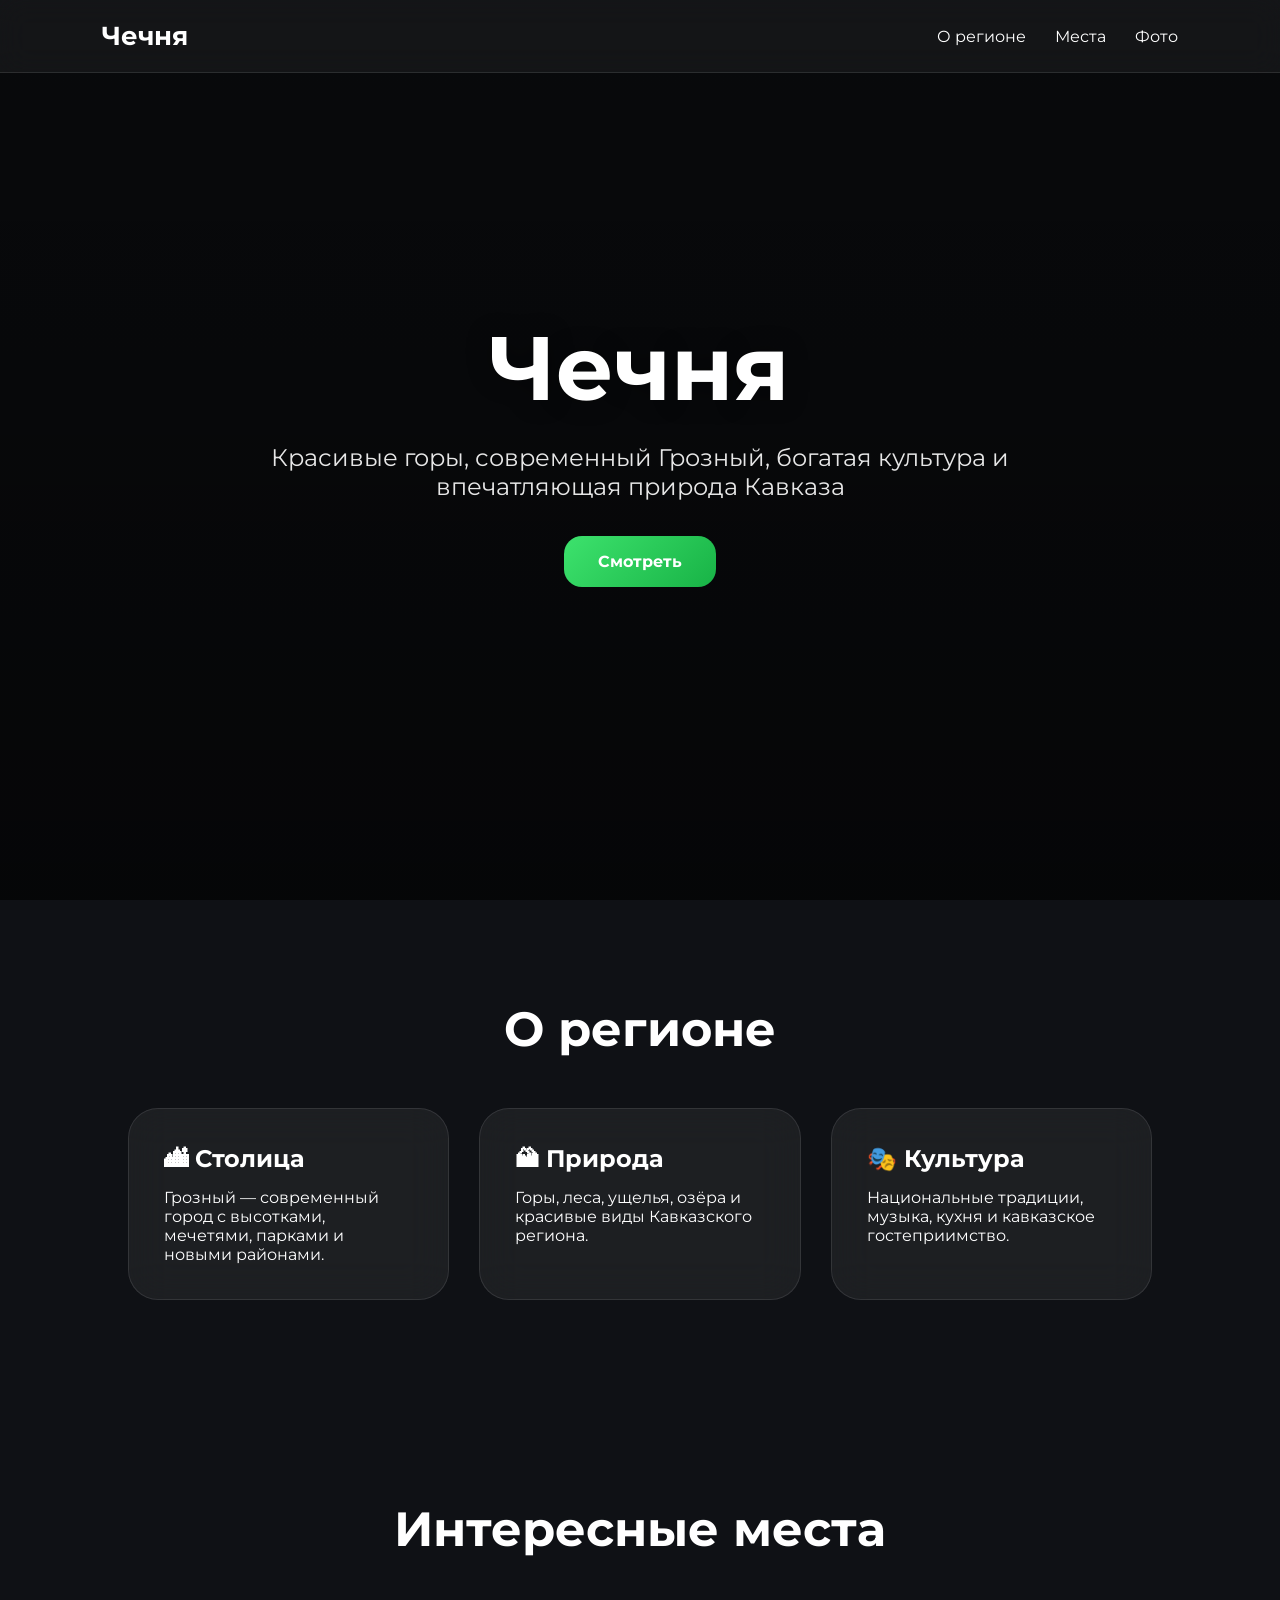
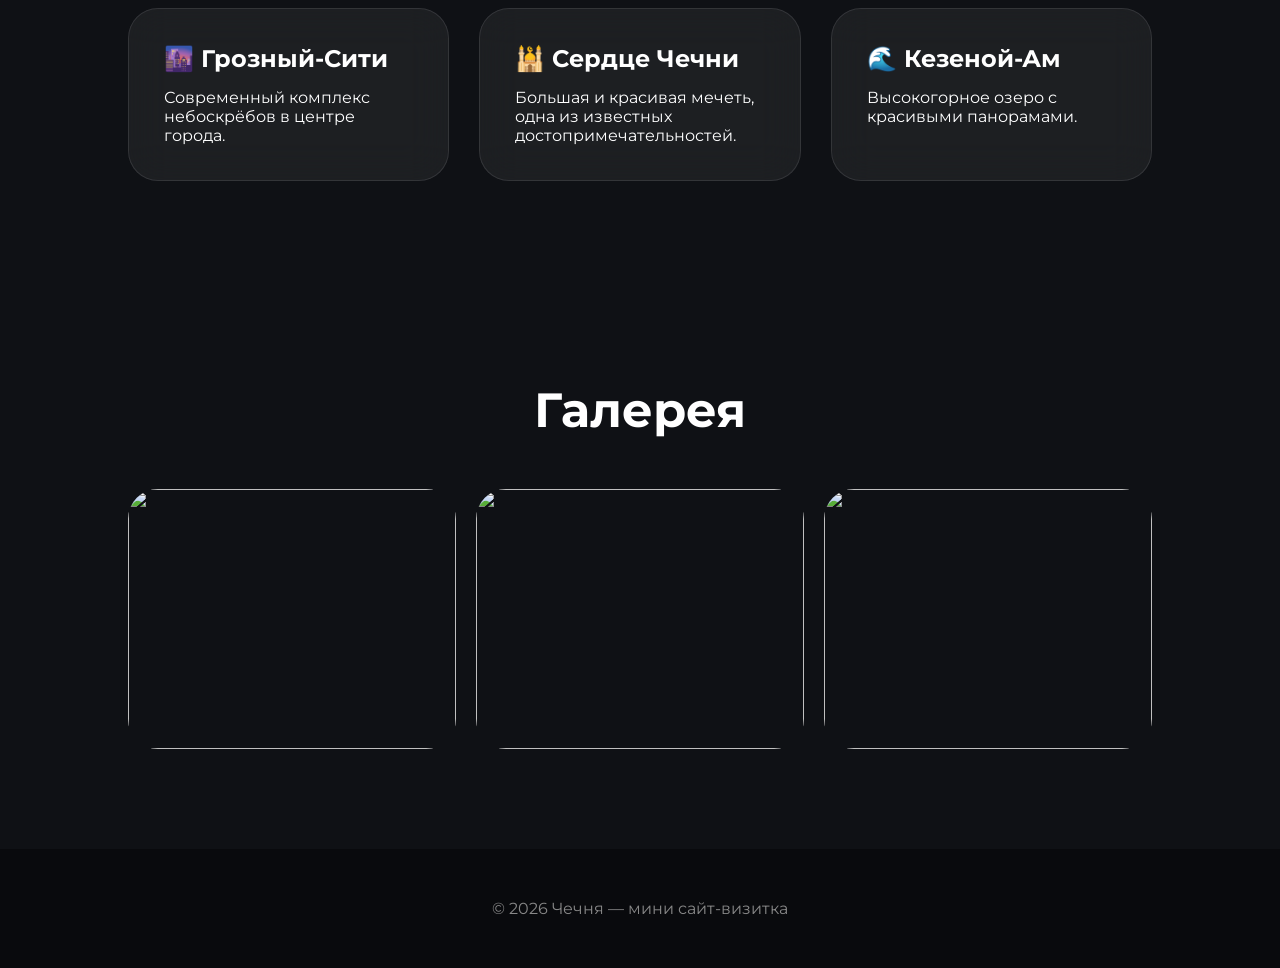
==== index.html @ e6b49f48 "Rename сайт чечня.html to index.html" ====
<!DOCTYPE html>
<html lang="ru">
<head>
<meta charset="UTF-8" />
<meta name="viewport" content="width=device-width, initial-scale=1.0"/>

<title>Чечня — Сердце Кавказа</title>

<link rel="preconnect" href="https://fonts.googleapis.com">
<link href="https://fonts.googleapis.com/css2?family=Montserrat:wght@300;400;600;700&display=swap" rel="stylesheet">

<style>
*{
    margin:0;
    padding:0;
    box-sizing:border-box;
}

html{
    scroll-behavior:smooth;
}

body{
    font-family:'Montserrat',sans-serif;
    background:#0f1115;
    color:white;
    overflow-x:hidden;
}

/* NAVBAR */

nav{
    position:fixed;
    top:0;
    width:100%;
    z-index:1000;
    padding:20px 8%;
    display:flex;
    justify-content:space-between;
    align-items:center;

    background:rgba(255,255,255,.05);
    backdrop-filter:blur(15px);
    border-bottom:1px solid rgba(255,255,255,.1);
}

.logo{
    font-size:26px;
    font-weight:700;
}

.nav-links a{
    color:white;
    text-decoration:none;
    margin-left:25px;
    transition:.3s;
}

.nav-links a:hover{
    color:#65ff95;
}

/* HERO */

.hero{
    height:100vh;
    background:
    linear-gradient(rgba(0,0,0,.45), rgba(0,0,0,.65)),
    url('https://images.unsplash.com/photo-1506744038136-46273834b3fb?q=80&w=2000&auto=format&fit=crop');

    background-size:cover;
    background-position:center;

    display:flex;
    align-items:center;
    justify-content:center;
    text-align:center;
    padding:20px;
}

.hero-content{
    max-width:900px;
}

.hero h1{
    font-size:90px;
    margin-bottom:20px;
    text-shadow:0 0 25px rgba(0,0,0,.4);
}

.hero p{
    font-size:24px;
    opacity:.9;
}

.btn{
    display:inline-block;
    margin-top:35px;
    padding:16px 34px;
    border-radius:18px;
    background:linear-gradient(135deg,#3de26d,#18b346);
    color:white;
    text-decoration:none;
    font-weight:700;
    transition:.3s;
}

.btn:hover{
    transform:translateY(-4px);
}

/* SECTIONS */

section{
    padding:100px 10%;
}

.section-title{
    font-size:48px;
    margin-bottom:50px;
    text-align:center;
}

/* CARDS */

.cards{
    display:grid;
    grid-template-columns:repeat(auto-fit,minmax(260px,1fr));
    gap:30px;
}

.card{
    background:rgba(255,255,255,.06);
    border:1px solid rgba(255,255,255,.1);
    border-radius:30px;
    padding:35px;

    backdrop-filter:blur(20px);
    transition:.35s;
}

.card:hover{
    transform:translateY(-10px);
}

.card h3{
    margin-bottom:15px;
    font-size:24px;
}

/* GALLERY */

.gallery{
    display:grid;
    grid-template-columns:repeat(auto-fit,minmax(320px,1fr));
    gap:20px;
}

.gallery img{
    width:100%;
    height:260px;
    object-fit:cover;
    border-radius:30px;
    transition:.4s;
}

.gallery img:hover{
    transform:scale(1.03);
}

/* FOOTER */

footer{
    text-align:center;
    padding:50px;
    background:#090a0d;
    color:#888;
}

@media(max-width:700px){

.hero h1{
    font-size:55px;
}

.hero p{
    font-size:18px;
}

.section-title{
    font-size:34px;
}

nav{
    flex-direction:column;
    gap:15px;
}
}
</style>
</head>
<body>

<nav>
    <div class="logo">Чечня</div>

    <div class="nav-links">
        <a href="#about">О регионе</a>
        <a href="#places">Места</a>
        <a href="#gallery">Фото</a>
    </div>
</nav>

<section class="hero">

    <div class="hero-content">
        <h1>Чечня</h1>

        <p>
            Красивые горы, современный Грозный,
            богатая культура и впечатляющая природа Кавказа
        </p>

        <a href="#about" class="btn">
            Смотреть
        </a>
    </div>

</section>

<section id="about">

    <h2 class="section-title">
        О регионе
    </h2>

    <div class="cards">

        <div class="card">
            <h3>🏙 Столица</h3>
            <p>
                Грозный — современный город
                с высотками, мечетями, парками
                и новыми районами.
            </p>
        </div>

        <div class="card">
            <h3>🏔 Природа</h3>
            <p>
                Горы, леса, ущелья,
                озёра и красивые виды
                Кавказского региона.
            </p>
        </div>

        <div class="card">
            <h3>🎭 Культура</h3>
            <p>
                Национальные традиции,
                музыка, кухня и
                кавказское гостеприимство.
            </p>
        </div>

    </div>
</section>

<section id="places">

    <h2 class="section-title">
        Интересные места
    </h2>

    <div class="cards">

        <div class="card">
            <h3>🌆 Грозный-Сити</h3>
            <p>
                Современный комплекс небоскрёбов
                в центре города.
            </p>
        </div>

        <div class="card">
            <h3>🕌 Сердце Чечни</h3>
            <p>
                Большая и красивая мечеть,
                одна из известных достопримечательностей.
            </p>
        </div>

        <div class="card">
            <h3>🌊 Кезеной-Ам</h3>
            <p>
                Высокогорное озеро
                с красивыми панорамами.
            </p>
        </div>

    </div>
</section>

<section id="gallery">

    <h2 class="section-title">
        Галерея
    </h2>

    <div class="gallery">

        <img src="https://images.unsplash.com/photo-1500530855697-b586d89ba3ee?q=80&w=1600&auto=format&fit=crop">

        <img src="https://images.unsplash.com/photo-1464822759023-fed622ff2c3b?q=80&w=1600&auto=format&fit=crop">

        <img src="https://images.unsplash.com/photo-1512453979798-5ea266f8880c?q=80&w=1600&auto=format&fit=crop">

    </div>

</section>

<footer>
    © 2026 Чечня — мини сайт-визитка
</footer>

</body>
</html>
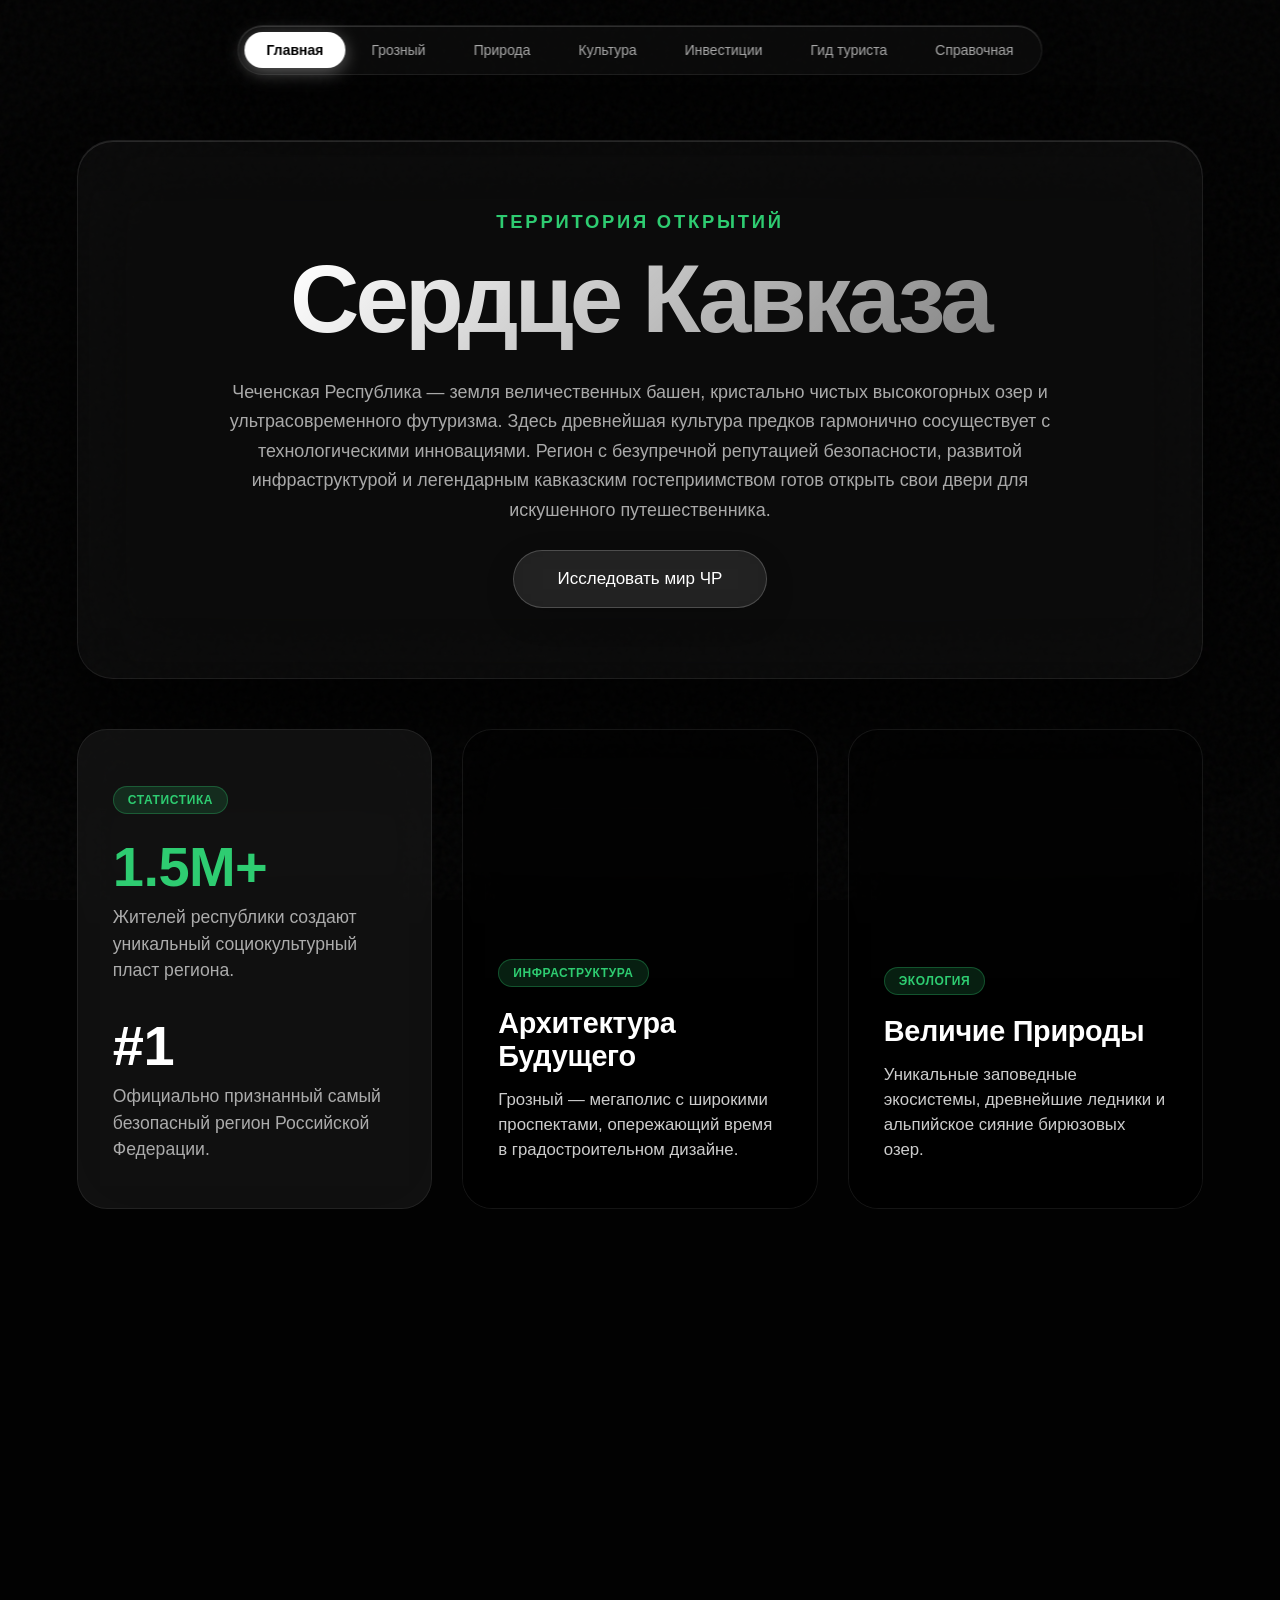
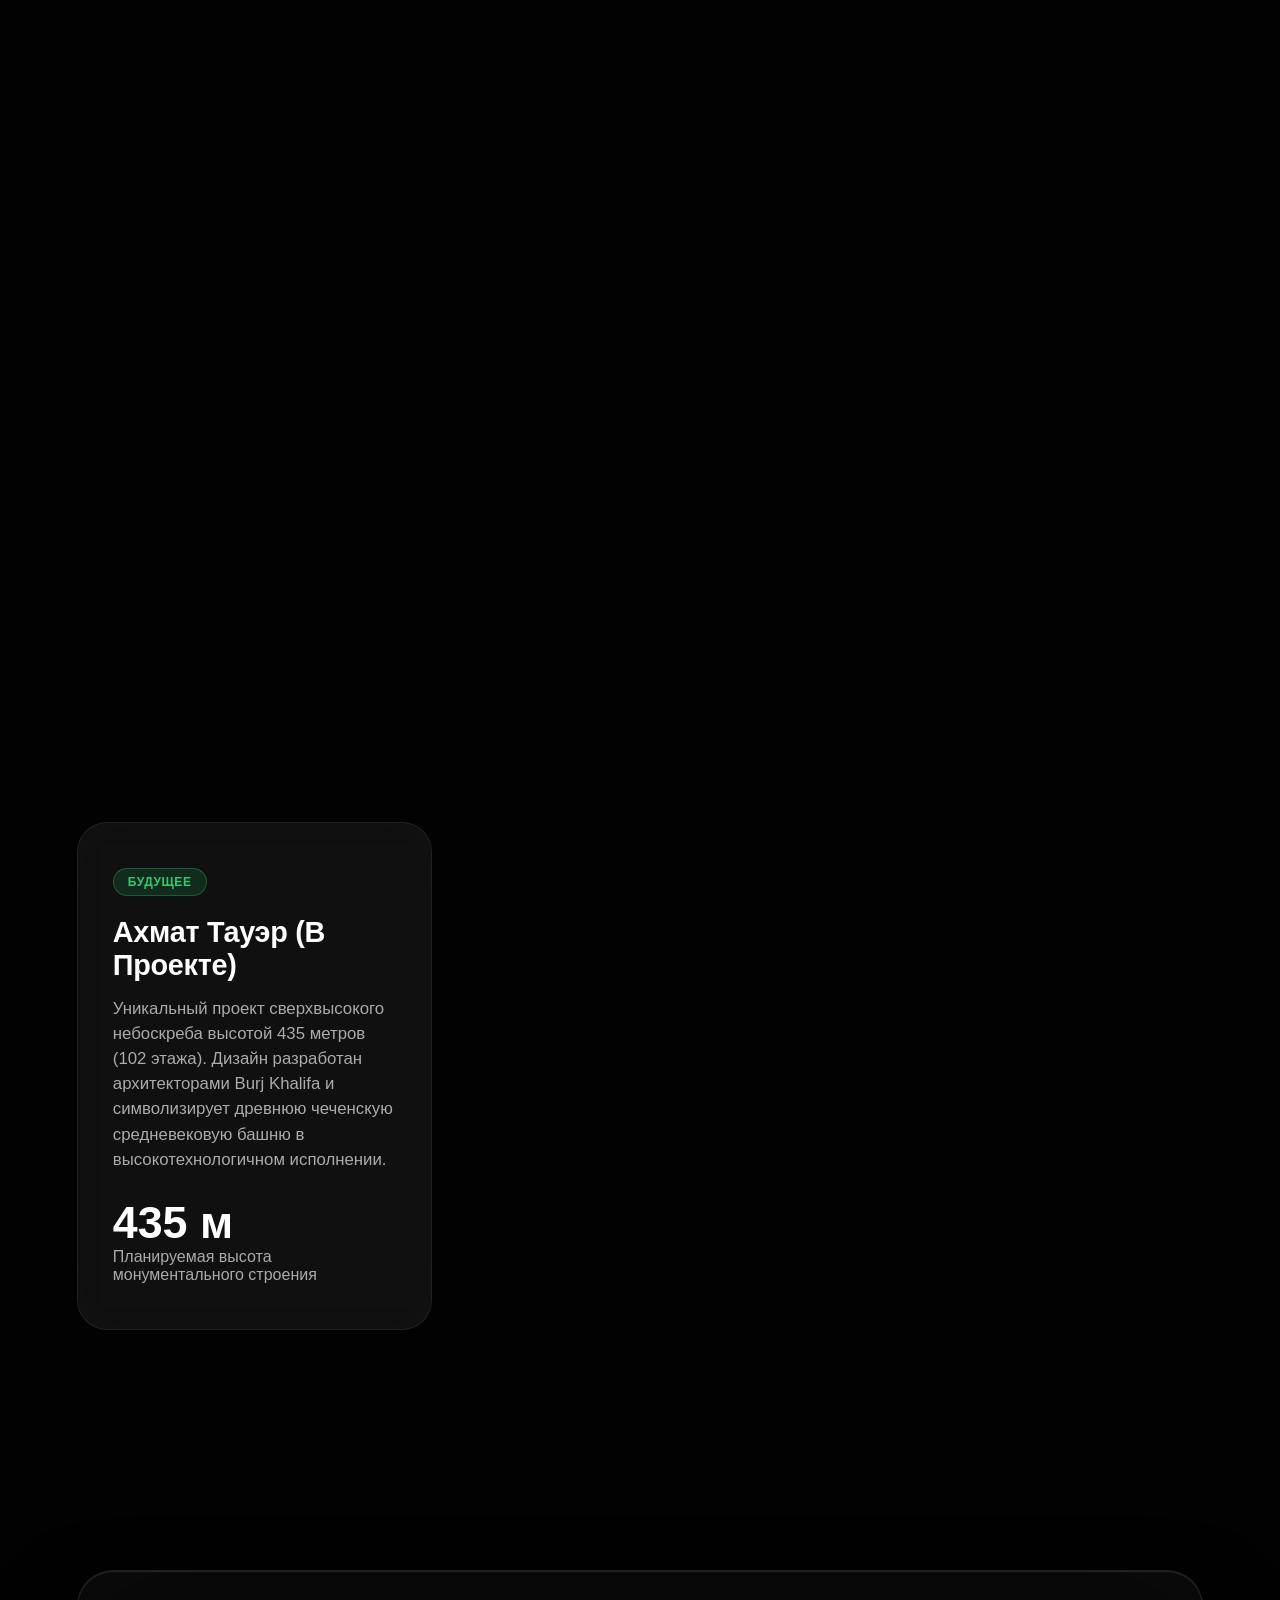
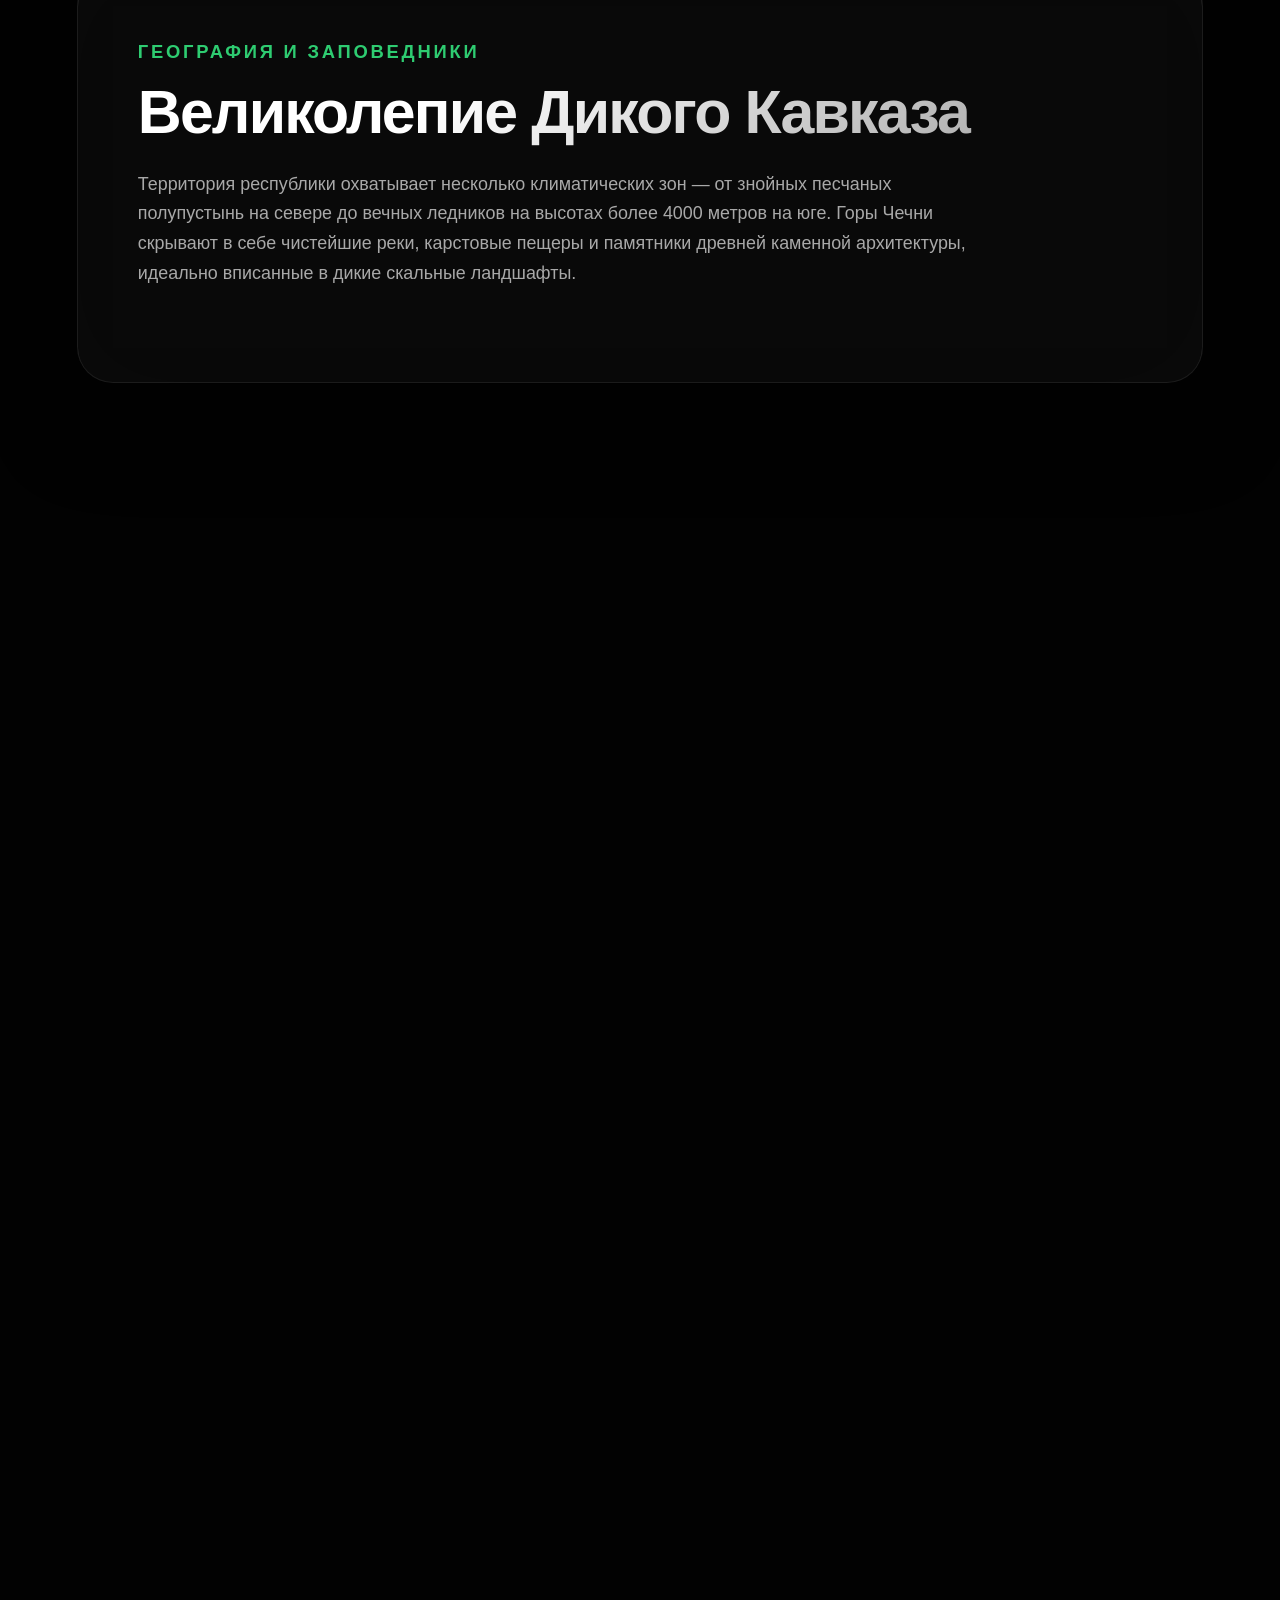
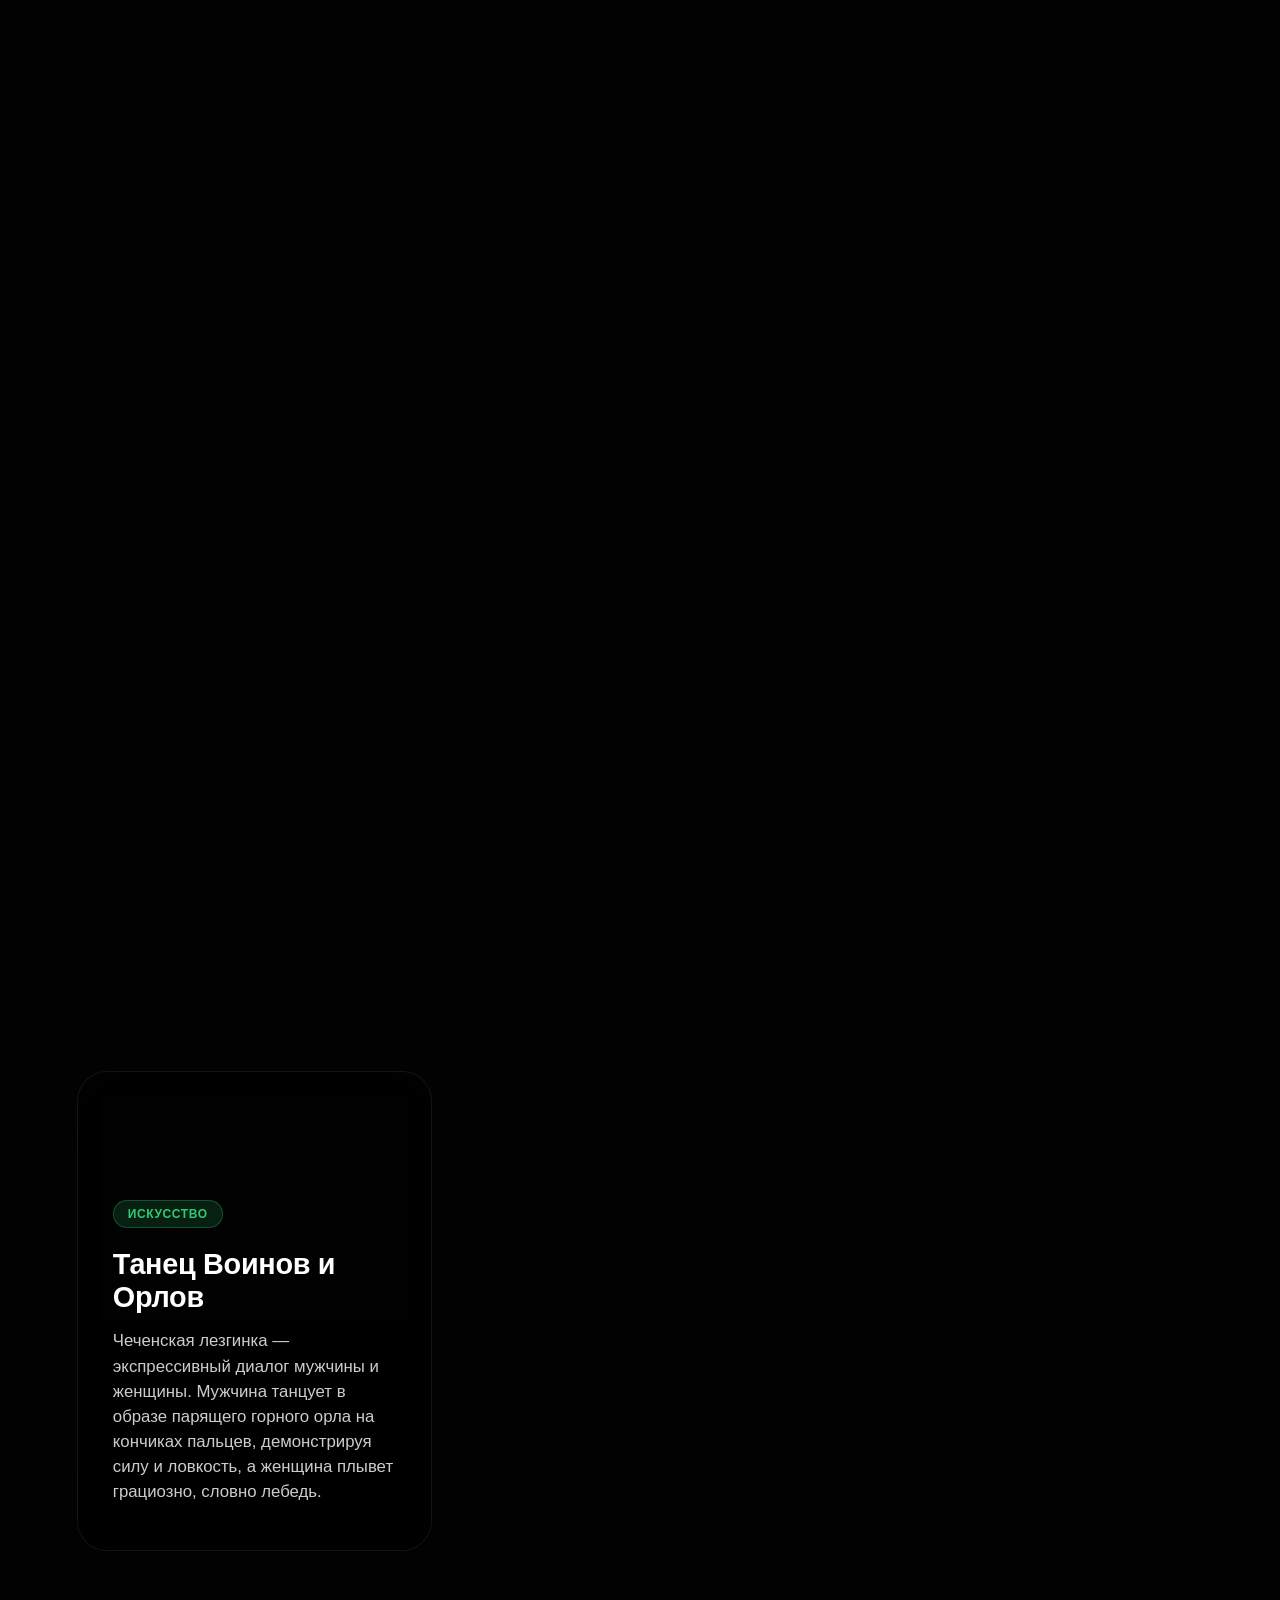
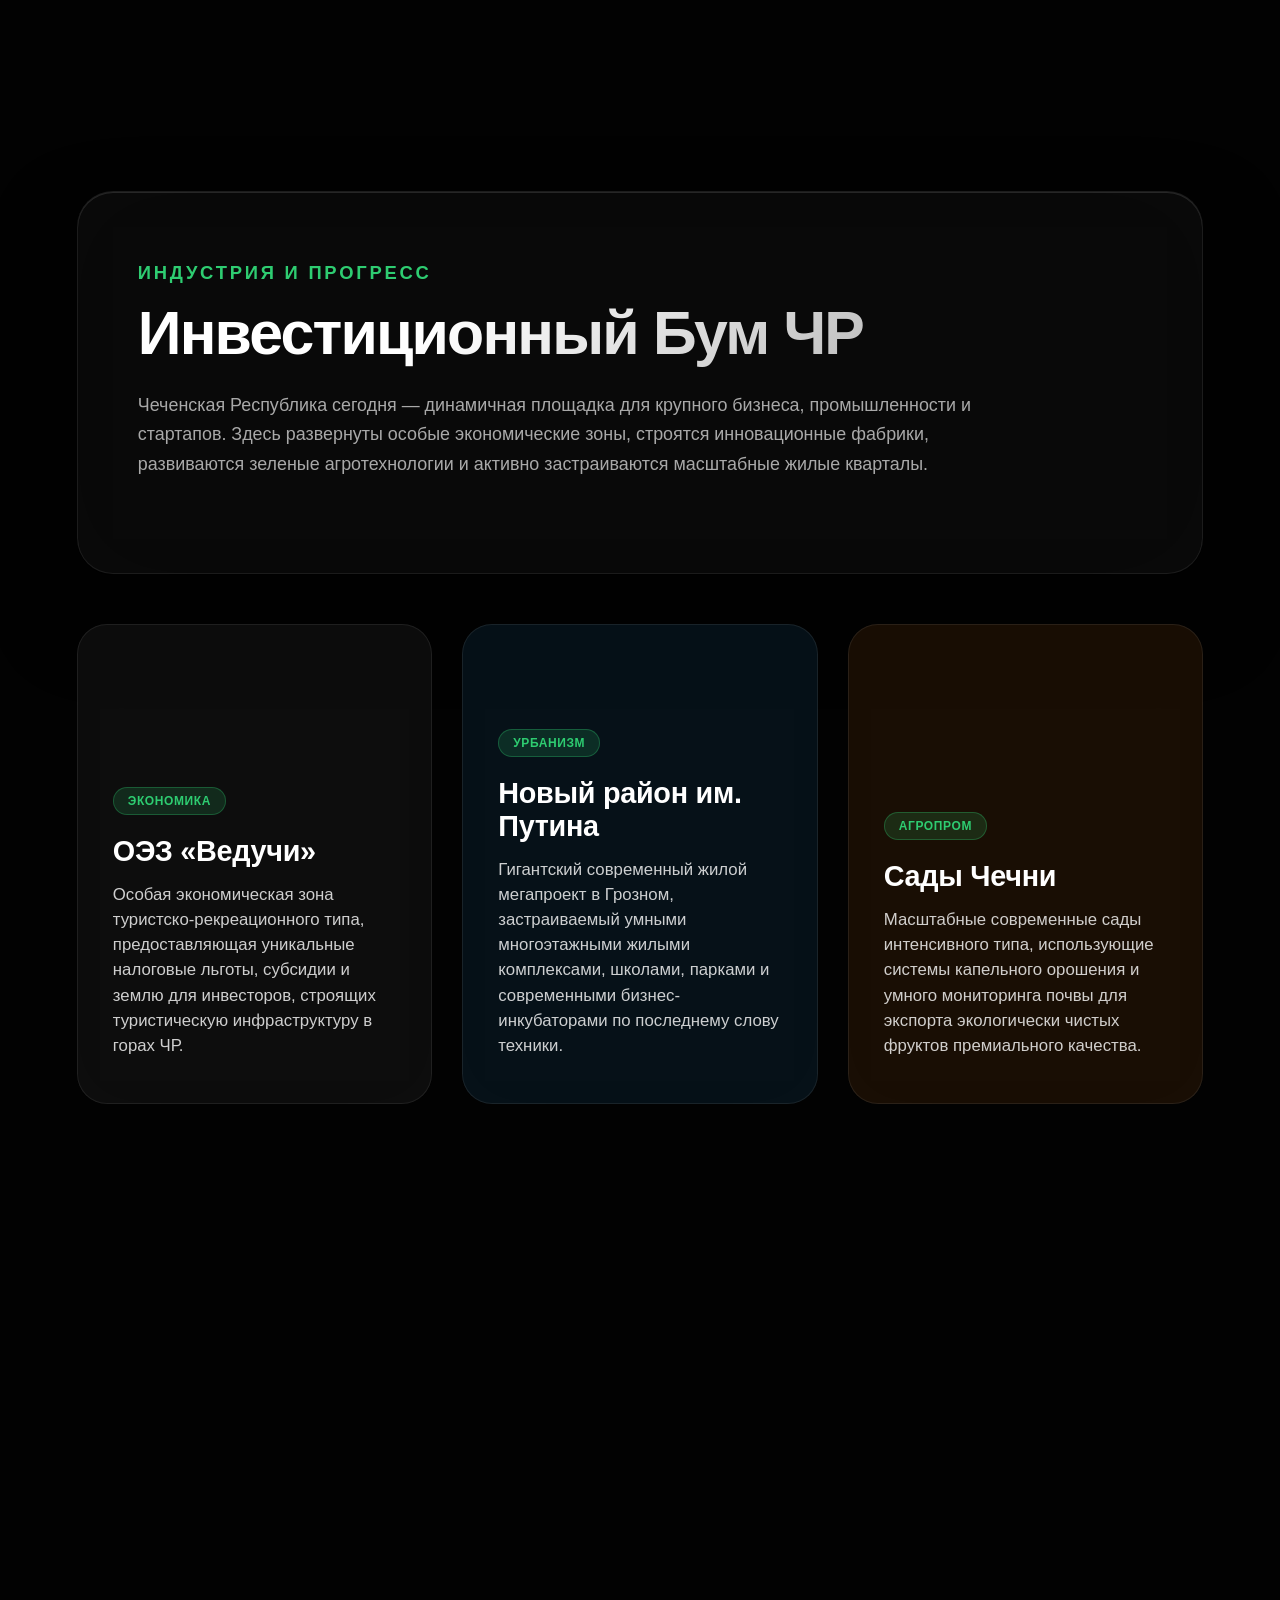
==== commit 8f40f3f5: "Rename chechnya.html to index.html" ====
--- a/index.html
+++ b/index.html
@@ -1,326 +1,783 @@
 <!DOCTYPE html>
 <html lang="ru">
 <head>
-<meta charset="UTF-8" />
-<meta name="viewport" content="width=device-width, initial-scale=1.0"/>
-
-<title>Чечня — Сердце Кавказа</title>
-
-<link rel="preconnect" href="https://fonts.googleapis.com">
-<link href="https://fonts.googleapis.com/css2?family=Montserrat:wght@300;400;600;700&display=swap" rel="stylesheet">
-
-<style>
-*{
-    margin:0;
-    padding:0;
-    box-sizing:border-box;
-}
-
-html{
-    scroll-behavior:smooth;
-}
-
-body{
-    font-family:'Montserrat',sans-serif;
-    background:#0f1115;
-    color:white;
-    overflow-x:hidden;
-}
-
-/* NAVBAR */
-
-nav{
-    position:fixed;
-    top:0;
-    width:100%;
-    z-index:1000;
-    padding:20px 8%;
-    display:flex;
-    justify-content:space-between;
-    align-items:center;
-
-    background:rgba(255,255,255,.05);
-    backdrop-filter:blur(15px);
-    border-bottom:1px solid rgba(255,255,255,.1);
-}
-
-.logo{
-    font-size:26px;
-    font-weight:700;
-}
-
-.nav-links a{
-    color:white;
-    text-decoration:none;
-    margin-left:25px;
-    transition:.3s;
-}
-
-.nav-links a:hover{
-    color:#65ff95;
-}
-
-/* HERO */
-
-.hero{
-    height:100vh;
-    background:
-    linear-gradient(rgba(0,0,0,.45), rgba(0,0,0,.65)),
-    url('https://images.unsplash.com/photo-1506744038136-46273834b3fb?q=80&w=2000&auto=format&fit=crop');
-
-    background-size:cover;
-    background-position:center;
-
-    display:flex;
-    align-items:center;
-    justify-content:center;
-    text-align:center;
-    padding:20px;
-}
-
-.hero-content{
-    max-width:900px;
-}
-
-.hero h1{
-    font-size:90px;
-    margin-bottom:20px;
-    text-shadow:0 0 25px rgba(0,0,0,.4);
-}
-
-.hero p{
-    font-size:24px;
-    opacity:.9;
-}
-
-.btn{
-    display:inline-block;
-    margin-top:35px;
-    padding:16px 34px;
-    border-radius:18px;
-    background:linear-gradient(135deg,#3de26d,#18b346);
-    color:white;
-    text-decoration:none;
-    font-weight:700;
-    transition:.3s;
-}
-
-.btn:hover{
-    transform:translateY(-4px);
-}
-
-/* SECTIONS */
-
-section{
-    padding:100px 10%;
-}
-
-.section-title{
-    font-size:48px;
-    margin-bottom:50px;
-    text-align:center;
-}
-
-/* CARDS */
-
-.cards{
-    display:grid;
-    grid-template-columns:repeat(auto-fit,minmax(260px,1fr));
-    gap:30px;
-}
-
-.card{
-    background:rgba(255,255,255,.06);
-    border:1px solid rgba(255,255,255,.1);
-    border-radius:30px;
-    padding:35px;
-
-    backdrop-filter:blur(20px);
-    transition:.35s;
-}
-
-.card:hover{
-    transform:translateY(-10px);
-}
-
-.card h3{
-    margin-bottom:15px;
-    font-size:24px;
-}
-
-/* GALLERY */
-
-.gallery{
-    display:grid;
-    grid-template-columns:repeat(auto-fit,minmax(320px,1fr));
-    gap:20px;
-}
-
-.gallery img{
-    width:100%;
-    height:260px;
-    object-fit:cover;
-    border-radius:30px;
-    transition:.4s;
-}
-
-.gallery img:hover{
-    transform:scale(1.03);
-}
-
-/* FOOTER */
-
-footer{
-    text-align:center;
-    padding:50px;
-    background:#090a0d;
-    color:#888;
-}
-
-@media(max-width:700px){
-
-.hero h1{
-    font-size:55px;
-}
-
-.hero p{
-    font-size:18px;
-}
-
-.section-title{
-    font-size:34px;
-}
-
-nav{
-    flex-direction:column;
-    gap:15px;
-}
-}
-</style>
+    <meta charset="UTF-8">
+    <meta name="viewport" content="width=device-width, initial-scale=1.0">
+    <title>Чеченская Республика | Экспедиция в Сердце Кавказа</title>
+    <style>
+        :root {
+            --glass-bg: rgba(255, 255, 255, 0.03);
+            --glass-border: rgba(255, 255, 255, 0.08);
+            --glass-highlight: rgba(255, 255, 255, 0.15);
+            --text-main: #ffffff;
+            --text-muted: rgba(255, 255, 255, 0.65);
+            --accent: #2ecc71; /* Благородный зеленый */
+            --accent-glow: rgba(46, 204, 113, 0.3);
+            --accent-blue: #3498db;
+            --font-display: -apple-system, BlinkMacSystemFont, "SF Pro Display", "Segoe UI", Roboto, Helvetica, Arial, sans-serif;
+        }
+
+        * {
+            box-sizing: border-box;
+            margin: 0;
+            padding: 0;
+        }
+
+        body, html {
+            font-family: var(--font-display);
+            background-color: #020202;
+            color: var(--text-main);
+            overflow-x: hidden;
+            scroll-behavior: smooth; /* Плавный переход при клике на вкладки */
+        }
+
+        /* ================= АНИМИРОВАННЫЙ ФОН AURORA ================= */
+        .ambient-bg {
+            position: fixed;
+            top: 0;
+            left: 0;
+            width: 100vw;
+            height: 100vh;
+            z-index: -1;
+            overflow: hidden;
+            background: #020202;
+        }
+
+        .orb {
+            position: absolute;
+            border-radius: 50%;
+            filter: blur(140px);
+            opacity: 0.55;
+            animation: float 25s infinite alternate ease-in-out;
+            will-change: transform;
+        }
+
+        /* Цветовые пятна */
+        .orb-1 { width: 75vw; height: 75vw; background: #003a1f; top: -25%; left: -15%; } /* Темный изумруд */
+        .orb-2 { width: 65vw; height: 65vw; background: #0a142c; bottom: -20%; right: -10%; animation-delay: -5s; } /* Синяя глубина */
+        .orb-3 { width: 55vw; height: 55vw; background: #163a2a; top: 35%; left: 45%; transform: translate(-50%, -50%); animation-delay: -10s; } /* Хвоя */
+        .orb-4 { width: 45vw; height: 45vw; background: #1f0b2a; top: 15%; right: 15%; animation-delay: -15s; } /* Фиолетовая дымка */
+
+        @keyframes float {
+            0% { transform: translate(0, 0) scale(1) rotate(0deg); }
+            33% { transform: translate(8vw, 12vh) scale(1.15) rotate(15deg); }
+            66% { transform: translate(-8vw, 6vh) scale(0.9) rotate(-15deg); }
+            100% { transform: translate(-12vw, -12vh) scale(1.05) rotate(10deg); }
+        }
+
+        .noise-overlay {
+            position: fixed;
+            top: 0; left: 0; width: 100vw; height: 100vh;
+            background: url('data:image/svg+xml;utf8,%3Csvg viewBox="0 0 200 200" xmlns="http://www.w3.org/2000/svg"%3E%3Cfilter id="noiseFilter"%3E%3CfeTurbulence type="fractalNoise" baseFrequency="0.75" numOctaves="4" stitchTiles="stitch"/%3E%3C/filter%3E%3Crect width="100%25" height="100%25" filter="url(%23noiseFilter)"/%3E%3C/svg%3E');
+            opacity: 0.035;
+            pointer-events: none;
+            z-index: 1;
+        }
+
+        /* ================= НАВИГАЦИОННАЯ ПАНЕЛЬ ================= */
+        nav {
+            position: fixed;
+            top: 25px;
+            left: 50%;
+            transform: translateX(-50%);
+            z-index: 1000;
+            display: flex;
+            gap: 4px;
+            padding: 6px;
+            background: rgba(18, 18, 18, 0.55);
+            backdrop-filter: blur(45px) saturate(210%);
+            -webkit-backdrop-filter: blur(45px) saturate(210%);
+            border: 1px solid var(--glass-border);
+            border-radius: 100px;
+            box-shadow: 0 20px 50px rgba(0,0,0,0.6), inset 0 1px 0 var(--glass-highlight);
+            transition: all 0.4s cubic-bezier(0.16, 1, 0.3, 1);
+        }
+
+        .nav-item {
+            padding: 10px 22px;
+            color: var(--text-muted);
+            text-decoration: none;
+            font-size: 14px;
+            font-weight: 500;
+            border-radius: 50px;
+            transition: all 0.4s cubic-bezier(0.16, 1, 0.3, 1);
+            cursor: pointer;
+            white-space: nowrap;
+        }
+
+        .nav-item:hover {
+            color: var(--text-main);
+            background: rgba(255, 255, 255, 0.07);
+        }
+
+        .nav-item.active {
+            color: #000000;
+            background: #ffffff;
+            box-shadow: 0 4px 18px rgba(255,255,255,0.35);
+            font-weight: 600;
+        }
+
+        /* ================= ОБЩАЯ СТРУКТУРА СТРАНИЦЫ ================= */
+        main {
+            position: relative;
+            z-index: 10;
+            display: flex;
+            flex-direction: column;
+            align-items: center;
+            width: 100%;
+        }
+
+        section {
+            width: 100%;
+            min-height: 100vh;
+            padding: 140px 6% 100px;
+            display: flex;
+            flex-direction: column;
+            align-items: center;
+            justify-content: center;
+            position: relative;
+        }
+
+        /* ================= ТЕХНОЛОГИЯ LIQUID GLASS UI ================= */
+        .glass-panel {
+            background: var(--glass-bg);
+            backdrop-filter: blur(55px) saturate(160%);
+            -webkit-backdrop-filter: blur(55px) saturate(160%);
+            border: 1px solid var(--glass-border);
+            border-radius: 36px;
+            padding: 70px 60px;
+            width: 100%;
+            max-width: 1240px;
+            box-shadow: 0 40px 80px rgba(0,0,0,0.6), inset 0 1px 0 rgba(255,255,255,0.12);
+            position: relative;
+            overflow: hidden;
+            margin-bottom: 50px;
+        }
+
+        .interactive-glass::before {
+            content: '';
+            position: absolute;
+            top: 0; left: 0; right: 0; bottom: 0;
+            background: radial-gradient(750px circle at var(--mouse-x, 50%) var(--mouse-y, 50%), rgba(255,255,255,0.09), transparent 45%);
+            z-index: 0;
+            pointer-events: none;
+            transition: opacity 0.4s ease;
+            opacity: 0;
+        }
+
+        .interactive-glass:hover::before {
+            opacity: 1;
+        }
+
+        .content-z {
+            position: relative;
+            z-index: 2;
+        }
+
+        /* ================= ТИПОГРАФИКА И СЕТКА ================= */
+        h1 {
+            font-size: clamp(3.2rem, 8vw, 6rem);
+            font-weight: 800;
+            letter-spacing: -0.04em;
+            line-height: 1.05;
+            margin-bottom: 28px;
+            background: linear-gradient(135deg, #ffffff 10%, rgba(255,255,255,0.45) 100%);
+            -webkit-background-clip: text;
+            -webkit-text-fill-color: transparent;
+        }
+
+        h2 {
+            font-size: clamp(2.4rem, 5vw, 3.8rem);
+            font-weight: 700;
+            letter-spacing: -0.03em;
+            margin-bottom: 24px;
+            line-height: 1.1;
+            background: linear-gradient(135deg, #ffffff 30%, rgba(255,255,255,0.6) 100%);
+            -webkit-background-clip: text;
+            -webkit-text-fill-color: transparent;
+        }
+
+        h3 {
+            font-size: 1.8rem;
+            font-weight: 650;
+            margin-bottom: 14px;
+            letter-spacing: -0.01em;
+        }
+
+        h4 {
+            font-size: 1.15rem;
+            text-transform: uppercase;
+            letter-spacing: 0.15em;
+            color: var(--accent);
+            margin-bottom: 16px;
+            font-weight: 700;
+        }
+
+        p {
+            font-size: clamp(1.1rem, 1.4vw, 1.25rem);
+            color: var(--text-muted);
+            line-height: 1.65;
+            max-width: 850px;
+            margin-bottom: 24px;
+            font-weight: 400;
+        }
+
+        .text-center {
+            text-align: center;
+            display: flex;
+            flex-direction: column;
+            align-items: center;
+        }
+
+        /* Сетка карточек */
+        .grid-auto {
+            display: grid;
+            grid-template-columns: repeat(auto-fit, minmax(350px, 1fr));
+            gap: 30px;
+            width: 100%;
+            max-width: 1240px;
+        }
+
+        .card {
+            background: rgba(18, 18, 18, 0.45);
+            border: 1px solid var(--glass-border);
+            border-radius: 30px;
+            padding: 45px 35px;
+            transition: transform 0.6s cubic-bezier(0.16, 1, 0.3, 1), border-color 0.4s ease, box-shadow 0.4s ease;
+            backdrop-filter: blur(35px);
+            -webkit-backdrop-filter: blur(35px);
+            position: relative;
+            overflow: hidden;
+            display: flex;
+            flex-direction: column;
+            justify-content: flex-end;
+            min-height: 480px;
+            color: #ffffff;
+            text-decoration: none;
+        }
+
+        .card:hover {
+            transform: translateY(-12px) scale(1.02);
+            border-color: rgba(255,255,255,0.22);
+            box-shadow: 0 40px 70px rgba(0,0,0,0.7), inset 0 1px 0 rgba(255,255,255,0.15);
+        }
+
+        .card p {
+            font-size: 1.05rem;
+            margin-bottom: 0;
+            z-index: 2;
+            color: rgba(255,255,255,0.8);
+            line-height: 1.5;
+        }
+
+        .bg-img {
+            background-size: cover !important;
+            background-position: center !important;
+        }
+
+        .bg-overlay {
+            position: absolute;
+            top: 0; left: 0; width: 100%; height: 100%;
+            background: linear-gradient(to bottom, rgba(0,0,0,0.15) 0%, rgba(0,0,0,0.4) 40%, rgba(0,0,0,0.92) 100%);
+            z-index: 1;
+        }
+
+        /* ================= ДЕТАЛИ И КНОПКИ ================= */
+        .btn {
+            display: inline-flex;
+            align-items: center;
+            justify-content: center;
+            padding: 18px 44px;
+            background: rgba(255, 255, 255, 0.08);
+            color: #ffffff;
+            border: 1px solid rgba(255, 255, 255, 0.2);
+            border-radius: 100px;
+            font-size: 17px;
+            font-weight: 500;
+            text-decoration: none;
+            backdrop-filter: blur(20px);
+            -webkit-backdrop-filter: blur(20px);
+            transition: all 0.4s cubic-bezier(0.16, 1, 0.3, 1);
+            cursor: pointer;
+            box-shadow: 0 10px 30px rgba(0,0,0,0.2);
+        }
+
+        .btn:hover {
+            background: #ffffff;
+            color: #000000;
+            transform: scale(1.04) translateY(-2px);
+            box-shadow: 0 20px 40px rgba(255,255,255,0.25);
+        }
+
+        .badge {
+            background: rgba(46, 204, 113, 0.15);
+            border: 1px solid rgba(46, 204, 113, 0.3);
+            color: var(--accent);
+            padding: 6px 14px;
+            border-radius: 30px;
+            font-size: 12px;
+            font-weight: 600;
+            text-transform: uppercase;
+            letter-spacing: 0.05em;
+            display: inline-flex;
+            margin-bottom: 20px;
+            z-index: 2;
+            width: fit-content;
+        }
+
+        .gov-link {
+            display: flex;
+            justify-content: space-between;
+            align-items: center;
+            padding: 26px 32px;
+            background: rgba(255,255,255,0.03);
+            border: 1px solid var(--glass-border);
+            border-radius: 24px;
+            color: #ffffff;
+            text-decoration: none;
+            transition: all 0.4s cubic-bezier(0.16, 1, 0.3, 1);
+            margin-bottom: 18px;
+            width: 100%;
+        }
+
+        .gov-link:hover {
+            background: rgba(255,255,255,0.08);
+            border-color: rgba(255,255,255,0.25);
+            transform: translateX(12px);
+            box-shadow: 0 10px 30px rgba(0,0,0,0.3);
+        }
+
+        .gov-link span {
+            font-weight: 650;
+            font-size: 1.25rem;
+            letter-spacing: -0.01em;
+        }
+
+        .gov-link small {
+            color: var(--text-muted);
+            font-size: 0.95rem;
+            margin-top: 4px;
+            display: block;
+        }
+
+        /* ================= АНИМАЦИИ ПРИ СКРОЛЛЕ ================= */
+        .fade-up {
+            opacity: 0;
+            transform: translateY(70px);
+            transition: opacity 1.2s cubic-bezier(0.16, 1, 0.3, 1), transform 1.2s cubic-bezier(0.16, 1, 0.3, 1);
+        }
+
+        .fade-up.visible {
+            opacity: 1;
+            transform: translateY(0);
+        }
+
+        .delay-1 { transition-delay: 0.1s; }
+        .delay-2 { transition-delay: 0.2s; }
+        .delay-3 { transition-delay: 0.3s; }
+        .delay-4 { transition-delay: 0.4s; }
+
+        /* Кастомный скроллбар */
+        ::-webkit-scrollbar { width: 10px; }
+        ::-webkit-scrollbar-track { background: #020202; }
+        ::-webkit-scrollbar-thumb { background: rgba(255,255,255,0.18); border-radius: 10px; border: 2px solid #020202; }
+        ::-webkit-scrollbar-thumb:hover { background: rgba(255,255,255,0.35); }
+
+        /* Адаптивность для мобильных девайсов */
+        @media (max-width: 900px) {
+            nav {
+                width: 95%;
+                overflow-x: auto;
+                justify-content: flex-start;
+                padding: 6px;
+                top: 15px;
+            }
+            .nav-item { padding: 10px 16px; font-size: 13px; }
+            section { padding: 110px 4% 60px; }
+            .glass-panel { padding: 45px 25px; border-radius: 28px; }
+            .card { min-height: 380px; padding: 35px 25px; }
+        }
+    </style>
 </head>
 <body>
 
-<nav>
-    <div class="logo">Чечня</div>
-
-    <div class="nav-links">
-        <a href="#about">О регионе</a>
-        <a href="#places">Места</a>
-        <a href="#gallery">Фото</a>
+    <!-- Анимированный интерактивный фон -->
+    <div class="ambient-bg">
+        <div class="orb orb-1"></div>
+        <div class="orb orb-2"></div>
+        <div class="orb orb-3"></div>
+        <div class="orb orb-4"></div>
     </div>
-</nav>
-
-<section class="hero">
-
-    <div class="hero-content">
-        <h1>Чечня</h1>
-
-        <p>
-            Красивые горы, современный Грозный,
-            богатая культура и впечатляющая природа Кавказа
-        </p>
-
-        <a href="#about" class="btn">
-            Смотреть
-        </a>
-    </div>
-
-</section>
-
-<section id="about">
-
-    <h2 class="section-title">
-        О регионе
-    </h2>
-
-    <div class="cards">
-
-        <div class="card">
-            <h3>🏙 Столица</h3>
-            <p>
-                Грозный — современный город
-                с высотками, мечетями, парками
-                и новыми районами.
-            </p>
-        </div>
-
-        <div class="card">
-            <h3>🏔 Природа</h3>
-            <p>
-                Горы, леса, ущелья,
-                озёра и красивые виды
-                Кавказского региона.
-            </p>
-        </div>
-
-        <div class="card">
-            <h3>🎭 Культура</h3>
-            <p>
-                Национальные традиции,
-                музыка, кухня и
-                кавказское гостеприимство.
-            </p>
-        </div>
-
-    </div>
-</section>
-
-<section id="places">
-
-    <h2 class="section-title">
-        Интересные места
-    </h2>
-
-    <div class="cards">
-
-        <div class="card">
-            <h3>🌆 Грозный-Сити</h3>
-            <p>
-                Современный комплекс небоскрёбов
-                в центре города.
-            </p>
-        </div>
-
-        <div class="card">
-            <h3>🕌 Сердце Чечни</h3>
-            <p>
-                Большая и красивая мечеть,
-                одна из известных достопримечательностей.
-            </p>
-        </div>
-
-        <div class="card">
-            <h3>🌊 Кезеной-Ам</h3>
-            <p>
-                Высокогорное озеро
-                с красивыми панорамами.
-            </p>
-        </div>
-
-    </div>
-</section>
-
-<section id="gallery">
-
-    <h2 class="section-title">
-        Галерея
-    </h2>
-
-    <div class="gallery">
-
-        <img src="https://images.unsplash.com/photo-1500530855697-b586d89ba3ee?q=80&w=1600&auto=format&fit=crop">
-
-        <img src="https://images.unsplash.com/photo-1464822759023-fed622ff2c3b?q=80&w=1600&auto=format&fit=crop">
-
-        <img src="https://images.unsplash.com/photo-1512453979798-5ea266f8880c?q=80&w=1600&auto=format&fit=crop">
-
-    </div>
-
-</section>
-
-<footer>
-    © 2026 Чечня — мини сайт-визитка
-</footer>
-
+    <div class="noise-overlay"></div>
+
+    <!-- Навигационная панель (Вкладки) -->
+    <nav id="navbar">
+        <a href="#home" class="nav-item active">Главная</a>
+        <a href="#grozny" class="nav-item">Грозный</a>
+        <a href="#nature" class="nav-item">Природа</a>
+        <a href="#culture" class="nav-item">Культура</a>
+        <a href="#projects" class="nav-item">Инвестиции</a>
+        <a href="#guide" class="nav-item">Гид туриста</a>
+        <a href="#info" class="nav-item">Справочная</a>
+    </nav>
+
+    <main>
+        <!-- РАЗДЕЛ 1: ГЛАВНАЯ (ОБЗОР) -->
+        <section id="home">
+            <div class="glass-panel interactive-glass text-center fade-up">
+                <div class="content-z">
+                    <h4>Территория Открытий</h4>
+                    <h1>Сердце Кавказа</h1>
+                    <p>Чеченская Республика — земля величественных башен, кристально чистых высокогорных озер и ультрасовременного футуризма. Здесь древнейшая культура предков гармонично сосуществует с технологическими инновациями. Регион с безупречной репутацией безопасности, развитой инфраструктурой и легендарным кавказским гостеприимством готов открыть свои двери для искушенного путешественника.</p>
+                    <a href="#grozny" class="btn">Исследовать мир ЧР</a>
+                </div>
+            </div>
+            
+            <div class="grid-auto">
+                <div class="card interactive-glass fade-up delay-1" style="background: rgba(30,30,30,0.5);">
+                    <div class="content-z">
+                        <span class="badge">Статистика</span>
+                        <h3 style="font-size: 3.5rem; margin-bottom: 5px; color: var(--accent); font-weight: 800;">1.5M+</h3>
+                        <p style="color: var(--text-muted); font-size: 1.1rem; margin-bottom: 30px;">Жителей республики создают уникальный социокультурный пласт региона.</p>
+                        <h3 style="font-size: 3.5rem; margin-bottom: 5px; color: #ffffff; font-weight: 800;">#1</h3>
+                        <p style="color: var(--text-muted); font-size: 1.1rem;">Официально признанный самый безопасный регион Российской Федерации.</p>
+                    </div>
+                </div>
+                <a href="#grozny" class="card bg-img interactive-glass fade-up delay-2" style="background: url('https://grozmer.ru/images/content/5b99ae569ffa6f24b798c2fdf06e2a83.jpg?auto=format&fit=crop&q=80&w=1000');">
+                    <div class="bg-overlay"></div>
+                    <div class="content-z">
+                        <span class="badge">Инфраструктура</span>
+                        <h3>Архитектура Будущего</h3>
+                        <p>Грозный — мегаполис с широкими проспектами, опережающий время в градостроительном дизайне.</p>
+                    </div>
+                </a>
+                <a href="#nature" class="card bg-img interactive-glass fade-up delay-3" style="background: url('https://trip-kavkaz.com/images/checnya/d17ff072019c4e819c4da2e6ef5bcff1.jpeg?auto=format&fit=crop&q=80&w=1000');">
+                    <div class="bg-overlay"></div>
+                    <div class="content-z">
+                        <span class="badge">Экология</span>
+                        <h3>Величие Природы</h3>
+                        <p>Уникальные заповедные экосистемы, древнейшие ледники и альпийское сияние бирюзовых озер.</p>
+                    </div>
+                </a>
+            </div>
+        </section>
+
+        <!-- РАЗДЕЛ 2: ГРОЗНЫЙ (УРБАНИСТИКА И ФУТУРИЗМ) -->
+        <section id="grozny">
+            <div class="glass-panel interactive-glass fade-up">
+                <div class="content-z">
+                    <h4>Инновации и Дизайн</h4>
+                    <h2>Грозный: Мегаполис XXI века</h2>
+                    <p>Практически полностью разрушенный в конце XX века, Грозный совершил беспрецедентный в современной истории скачок. Сегодня это сияющий, чистый город, устремленный в будущее. Роскошные небоскребы, умные технологии управления городской средой, цветущие сады и невероятное ночное световое шоу создают облик роскошного инновационного мегаполиса.</p>
+                </div>
+            </div>
+
+            <div class="grid-auto">
+                <div class="card bg-img interactive-glass fade-up delay-1" style="background: url('https://images.unsplash.com/photo-1543888365-1d428989c926?auto=format&fit=crop&q=80&w=1000');">
+                    <div class="bg-overlay"></div>
+                    <div class="content-z">
+                        <span class="badge">Архитектура</span>
+                        <h3>Мечеть «Сердце Чечни»</h3>
+                        <p>Построенная в классическом османском стиле, она облицована редчайшим травертином из Турции. Стены расписаны чистым золотом высшей пробы, а 36 люстр украшены кристаллами Swarovski.</p>
+                    </div>
+                </div>
+                <div class="card bg-img interactive-glass fade-up delay-2" style="background: url('https://images.unsplash.com/photo-1486406146926-c627a92ad1ab?auto=format&fit=crop&q=80&w=1000');">
+                    <div class="bg-overlay"></div>
+                    <div class="content-z">
+                        <span class="badge">Высотные здания</span>
+                        <h3>Грозный-Сити</h3>
+                        <p>Суперсовременный комплекс небоскребов на берегу Сунжи, включающий отель пяти звезд, бизнес-центры, жилые башни и панорамную смотровую площадку на крыше здания «Феникс».</p>
+                    </div>
+                </div>
+                <div class="card bg-img interactive-glass fade-up delay-3" style="background: url('https://images.unsplash.com/photo-1519999482648-25049ddd37b1?auto=format&fit=crop&q=80&w=1000');">
+                    <div class="bg-overlay"></div>
+                    <div class="content-z">
+                        <span class="badge">Рекреация</span>
+                        <h3>Цветочный Парк Грозного</h3>
+                        <p>Уникальный оазис у подножия небоскребов, раскинувшийся на площади более 45 000 кв.м. Здесь высажено более 150 000 живых цветов, оформленных в арки-сердца и цветочные фонтаны.</p>
+                    </div>
+                </div>
+                <div class="card interactive-glass fade-up delay-4" style="background: rgba(30,30,30,0.5);">
+                    <div class="content-z" style="height: 100%; display: flex; flex-direction: column;">
+                        <span class="badge">Будущее</span>
+                        <h3>Ахмат Тауэр (В Проекте)</h3>
+                        <p style="color: var(--text-muted); margin-bottom: auto;">Уникальный проект сверхвысокого небоскреба высотой 435 метров (102 этажа). Дизайн разработан архитекторами Burj Khalifa и символизирует древнюю чеченскую средневековую башню в высокотехнологичном исполнении.</p>
+                        <div style="padding-top: 25px;">
+                            <span style="font-size: 2.8rem; font-weight: 800; color: #ffffff;">435 м</span>
+                            <span style="font-size: 1rem; color: var(--text-muted); display: block;">Планируемая высота монументального строения</span>
+                        </div>
+                    </div>
+                </div>
+            </div>
+        </section>
+
+        <!-- РАЗДЕЛ 3: ПРИРОДА (ЗАПОВЕДНЫЕ КРАЯ И ЧУДЕСА) -->
+        <section id="nature">
+            <div class="glass-panel interactive-glass fade-up">
+                <div class="content-z">
+                    <h4>География и Заповедники</h4>
+                    <h2>Великолепие Дикого Кавказа</h2>
+                    <p>Территория республики охватывает несколько климатических зон — от знойных песчаных полупустынь на севере до вечных ледников на высотах более 4000 метров на юге. Горы Чечни скрывают в себе чистейшие реки, карстовые пещеры и памятники древней каменной архитектуры, идеально вписанные в дикие скальные ландшафты.</p>
+                </div>
+            </div>
+
+            <div class="grid-auto">
+                <div class="card bg-img interactive-glass fade-up delay-1" style="background: url('https://images.unsplash.com/photo-1506905925346-21bda4d32df4?auto=format&fit=crop&q=80&w=1000');">
+                    <div class="bg-overlay"></div>
+                    <div class="content-z">
+                        <span class="badge">Гидрология</span>
+                        <h3>Озеро Кезеной-Ам</h3>
+                        <p>Высокогорная жемчужина на границе с Дагестаном (1869 м над уровнем моря). Вода обладает поразительным бирюзовым цветом и меняет оттенок в зависимости от погоды. В озере обитает эндемичная эйзенамская форель.</p>
+                    </div>
+                </div>
+                <div class="card bg-img interactive-glass fade-up delay-2" style="background: url('https://images.unsplash.com/photo-1464822759023-fed622ff2c3b?auto=format&fit=crop&q=80&w=1000');">
+                    <div class="bg-overlay"></div>
+                    <div class="content-z">
+                        <span class="badge">История & Скалы</span>
+                        <h3>Аргунское ущелье</h3>
+                        <p>Один из самых величественных и протяженных каньонов на Кавказе. На протяжении веков ущелье служило неприступным природным щитом, контролирующим караванные пути из Азии в Европу.</p>
+                    </div>
+                </div>
+                <div class="card bg-img interactive-glass fade-up delay-3" style="background: url('https://images.unsplash.com/photo-1433086966358-54859d0ed716?auto=format&fit=crop&q=80&w=1000');">
+                    <div class="bg-overlay"></div>
+                    <div class="content-z">
+                        <span class="badge">Архитектурный памятник</span>
+                        <h3>Ушкалойские башни</h3>
+                        <p>Две башни-близнецы XI-XII веков, виртуозно встроенные под козырек отвесной скалы в самом узком месте ущелья реки Чанты-Аргун. Служили таможенным и оборонительным постом.</p>
+                    </div>
+                </div>
+                <div class="card bg-img interactive-glass fade-up delay-4" style="background: url('https://images.unsplash.com/photo-1520208422220-d12a3c588e6c?auto=format&fit=crop&q=80&w=1000');">
+                    <div class="bg-overlay"></div>
+                    <div class="content-z">
+                        <span class="badge">Спорт & Активности</span>
+                        <h3>Курорт Ведучи</h3>
+                        <p>Высокогорный всесезонный курорт. Обладает современной канатной дорогой, уникальными сухими горнолыжными трассами для катания даже летом и развитой инфраструктурой шале.</p>
+                    </div>
+                </div>
+            </div>
+        </section>
+
+        <!-- РАЗДЕЛ 4: КУЛЬТУРА (КОДЕКС И ГАСТРОНОМИЯ) -->
+        <section id="culture">
+            <div class="glass-panel interactive-glass fade-up">
+                <div class="content-z">
+                    <h4>Душа и наследие предков</h4>
+                    <h2>Традиции, Кодекс и Вкус</h2>
+                    <p>В основе чеченской идентичности лежит непоколебимый кодекс благородства и гостеприимства. Чеченцы бережно сохраняют фольклор, ремесла и древнюю кулинарию. Уважение к старшим здесь возведено в абсолютный закон жизни, а каждый путник считается почетным гостем, которому отдают лучшее в доме.</p>
+                </div>
+            </div>
+
+            <div class="grid-auto">
+                <div class="card interactive-glass fade-up delay-1" style="background: rgba(46, 204, 113, 0.1);">
+                    <div class="content-z">
+                        <span class="badge">Этика</span>
+                        <h3>Кодекс Чести «Нохчалла»</h3>
+                        <p style="color: #ffffff; font-size: 1.15rem; line-height: 1.6;">Это неписаный закон благородного поведения. Он требует от чеченца быть мягким в общении, но твердым, как кремень, в защите своей чести и свободы, проявлять глубокое уважение к любой женщине и никогда не демонстрировать превосходство над другими людьми.</p>
+                    </div>
+                </div>
+                <div class="card bg-img interactive-glass fade-up delay-2" style="background: url('https://images.unsplash.com/photo-1547592180-85f173990554?auto=format&fit=crop&q=80&w=1000');">
+                    <div class="bg-overlay"></div>
+                    <div class="content-z">
+                        <span class="badge">Кухня</span>
+                        <h3>Жижиг-Галнаш</h3>
+                        <p>Кулинарная визитная карточка. Традиционное блюдо из свежего отварного мяса (баранина, говядина или сушеное мясо) и домашних пшеничных или кукурузных галушек. Подается с наваристым бульоном и пикантным чесночным соусом.</p>
+                    </div>
+                </div>
+                <div class="card bg-img interactive-glass fade-up delay-3" style="background: url('https://images.unsplash.com/photo-1596484552834-6a58f850e0a1?auto=format&fit=crop&q=80&w=1000');">
+                    <div class="bg-overlay"></div>
+                    <div class="content-z">
+                        <span class="badge">Выпечка</span>
+                        <h3>Чепалгаш и Хингалш</h3>
+                        <p>Нежнейшие национальные лепешки. Чепалгаш готовят на сухой сковороде с начинкой из сочного домашнего творога со свежей зеленью, а Хингалш наполняют ароматным сладким тыквенным пюре и обильно сдабривают топленым маслом.</p>
+                    </div>
+                </div>
+                <div class="card bg-img interactive-glass fade-up delay-4" style="background: url('https://images.unsplash.com/photo-1516450360452-9312f5e86fc7?auto=format&fit=crop&q=80&w=1000');">
+                    <div class="bg-overlay"></div>
+                    <div class="content-z">
+                        <span class="badge">Искусство</span>
+                        <h3>Танец Воинов и Орлов</h3>
+                        <p>Чеченская лезгинка — экспрессивный диалог мужчины и женщины. Мужчина танцует в образе парящего горного орла на кончиках пальцев, демонстрируя силу и ловкость, а женщина плывет грациозно, словно лебедь.</p>
+                    </div>
+                </div>
+            </div>
+        </section>
+
+        <!-- РАЗДЕЛ 5: ИНВЕСТИЦИИ И БУДУЩЕЕ -->
+        <section id="projects">
+            <div class="glass-panel interactive-glass fade-up">
+                <div class="content-z">
+                    <h4>Индустрия и Прогресс</h4>
+                    <h2>Инвестиционный Бум ЧР</h2>
+                    <p>Чеченская Республика сегодня — динамичная площадка для крупного бизнеса, промышленности и стартапов. Здесь развернуты особые экономические зоны, строятся инновационные фабрики, развиваются зеленые агротехнологии и активно застраиваются масштабные жилые кварталы.</p>
+                </div>
+            </div>
+
+            <div class="grid-auto">
+                <div class="card interactive-glass fade-up delay-1" style="background: rgba(30, 30, 30, 0.4);">
+                    <div class="content-z">
+                        <span class="badge">Экономика</span>
+                        <h3>ОЭЗ «Ведучи»</h3>
+                        <p>Особая экономическая зона туристско-рекреационного типа, предоставляющая уникальные налоговые льготы, субсидии и землю для инвесторов, строящих туристическую инфраструктуру в горах ЧР.</p>
+                    </div>
+                </div>
+                <div class="card interactive-glass fade-up delay-2" style="background: rgba(52, 152, 219, 0.1);">
+                    <div class="content-z">
+                        <span class="badge">Урбанизм</span>
+                        <h3>Новый район им. Путина</h3>
+                        <p>Гигантский современный жилой мегапроект в Грозном, застраиваемый умными многоэтажными жилыми комплексами, школами, парками и современными бизнес-инкубаторами по последнему слову техники.</p>
+                    </div>
+                </div>
+                <div class="card interactive-glass fade-up delay-3" style="background: rgba(230, 126, 34, 0.1);">
+                    <div class="content-z">
+                        <span class="badge">Агропром</span>
+                        <h3>Сады Чечни</h3>
+                        <p>Масштабные современные сады интенсивного типа, использующие системы капельного орошения и умного мониторинга почвы для экспорта экологически чистых фруктов премиального качества.</p>
+                    </div>
+                </div>
+            </div>
+        </section>
+
+        <!-- РАЗДЕЛ 6: ПРАКТИЧЕСКИЙ ГИД ТУРИСТА -->
+        <section id="guide">
+            <div class="glass-panel interactive-glass fade-up">
+                <div class="content-z">
+                    <h4>Полезно знать</h4>
+                    <h2>Практическое руководство для путешественника</h2>
+                    <p>Чтобы ваше пребывание на чеченской земле было максимально комфортным, безопасным и наполненным теплыми воспоминаниями, мы подготовили краткий гид по культуре поведения, логистике и местному этикету.</p>
+                </div>
+            </div>
+
+            <div class="grid-auto">
+                <div class="card interactive-glass fade-up delay-1" style="background: rgba(20, 20, 20, 0.55);">
+                    <div class="content-z">
+                        <span class="badge">Логистика</span>
+                        <h3>Как добраться?</h3>
+                        <p style="color: var(--text-muted); margin-bottom: 20px;">Международный аэропорт Грозный им. А.А. Кадырова ежедневно принимает рейсы из Москвы, Санкт-Петербурга, Казани, Дубая, Стамбула и других городов. Также отлично развито железнодорожное сообщение и федеральная автотрасса «Кавказ».</p>
+                    </div>
+                </div>
+                <div class="card interactive-glass fade-up delay-2" style="background: rgba(20, 20, 20, 0.55);">
+                    <div class="content-z">
+                        <span class="badge">Культура</span>
+                        <h3>Дресс-код и Этикет</h3>
+                        <p style="color: var(--text-muted); margin-bottom: 20px;">Чечня — регион строгих традиций. Мужчинам не принято носить шорты и майки без рукавов. Женщинам рекомендуется выбирать закрытую одежду ниже колен без глубоких декольте, а при посещении мечетей — покрывать голову платком.</p>
+                    </div>
+                </div>
+                <div class="card interactive-glass fade-up delay-3" style="background: rgba(20, 20, 20, 0.55);">
+                    <div class="content-z">
+                        <span class="badge">Безопасность</span>
+                        <h3>Безопасность 100%</h3>
+                        <p style="color: var(--text-muted); margin-bottom: 20px;">Вы можете спокойно гулять по ночному Грозному. Уровень уличной преступности здесь сведен практически к нулю. На улицах дежурит вежливая туристическая полиция, всегда готовая прийти на помощь и подсказать дорогу.</p>
+                    </div>
+                </div>
+            </div>
+        </section>
+
+        <!-- РАЗДЕЛ 7: СПРАВОЧНАЯ (ОФИЦИАЛЬНЫЕ САЙТЫ) -->
+        <section id="info">
+            <div class="glass-panel interactive-glass text-center fade-up">
+                <div class="content-z">
+                    <h4>Ресурсы</h4>
+                    <h2>Официальные государственные порталы</h2>
+                    <p>Используйте проверенные государственные и туристические источники для организации официальных визитов, планирования туров и изучения истории Чеченской Республики.</p>
+                </div>
+            </div>
+
+            <div class="glass-panel interactive-glass fade-up delay-1" style="padding: 50px; width: 100%;">
+                <div class="content-z">
+                    <a href="https://chechnya.gov.ru/" target="_blank" class="gov-link">
+                        <div>
+                            <span>Глава и Правительство ЧР</span>
+                            <small>Официальные пресс-релизы, постановления и программы развития • chechnya.gov.ru</small>
+                        </div>
+                        <span style="font-size: 1.6rem;">↗</span>
+                    </a>
+                    <a href="https://grozmer.ru/" target="_blank" class="gov-link">
+                        <div>
+                            <span>Мэрия города Грозного</span>
+                            <small>Официальный сайт администрации столицы, городские службы и новости • grozmer.ru</small>
+                        </div>
+                        <span style="font-size: 1.6rem;">↗</span>
+                    </a>
+                    <a href="https://visitchechnya.ru/" target="_blank" class="gov-link">
+                        <div>
+                            <span>Туристический портал Visit Chechnya</span>
+                            <small>Главный гид для путешественников: маршруты, гостиницы, гиды, бронирование • visitchechnya.ru</small>
+                        </div>
+                        <span style="font-size: 1.6rem;">↗</span>
+                    </a>
+                    <a href="https://chechen-museum.ru/" target="_blank" class="gov-link">
+                        <div>
+                            <span>Национальный музей Чеченской Республики</span>
+                            <small>Этнографические коллекции, древнее оружие, исторические артефакты • chechen-museum.ru</small>
+                        </div>
+                        <span style="font-size: 1.6rem;">↗</span>
+                    </a>
+                </div>
+            </div>
+        </section>
+    </main>
+
+    <script>
+        // ================= СКРИПТЫ СВЕЧЕНИЯ И SCROLL SPY =================
+
+        // 1. Интерактивная подсветка стеклянных панелей за движением курсора мыши (Spotlight Effect)
+        function updateSpotlight() {
+            document.querySelectorAll('.interactive-glass').forEach(el => {
+                el.addEventListener('mousemove', e => {
+                    const rect = el.getBoundingClientRect();
+                    const x = e.clientX - rect.left;
+                    const y = e.clientY - rect.top;
+                    
+                    el.style.setProperty('--mouse-x', `${x}px`);
+                    el.style.setProperty('--mouse-y', `${y}px`);
+                });
+            });
+        }
+        updateSpotlight();
+
+        // 2. Умное переключение активных вкладок при скролле (ScrollSpy)
+        const sections = document.querySelectorAll('section');
+        const navLinks = document.querySelectorAll('.nav-item');
+
+        window.addEventListener('scroll', () => {
+            let current = '';
+            sections.forEach(section => {
+                const sectionTop = section.offsetTop;
+                const sectionHeight = section.clientHeight;
+                // Активация вкладки происходит, если мы прошли 35% высоты секции
+                if (pageYOffset >= (sectionTop - sectionHeight / 3)) {
+                    current = section.getAttribute('id');
+                }
+            });
+
+            navLinks.forEach(link => {
+                link.classList.remove('active');
+                if (link.getAttribute('href').includes(current)) {
+                    link.classList.add('active');
+                }
+            });
+        });
+
+        // 3. Плавная анимация появления контента при прокрутке страницы (Intersection Observer)
+        const observerOptions = {
+            threshold: 0.08,
+            rootMargin: "0px 0px -40px 0px"
+        };
+
+        const revealObserver = new IntersectionObserver(function(entries, observer) {
+            entries.forEach(entry => {
+                if (entry.isIntersecting) {
+                    entry.target.classList.add('visible');
+                } else {
+                    // Раскомментируйте строчку ниже, если хотите, чтобы анимация срабатывала при каждом листании вверх/вниз
+                    entry.target.classList.remove('visible');
+                }
+            });
+        }, observerOptions);
+
+        document.querySelectorAll('.fade-up').forEach(el => {
+            revealObserver.observe(el);
+        });
+    </script>
 </body>
 </html>
